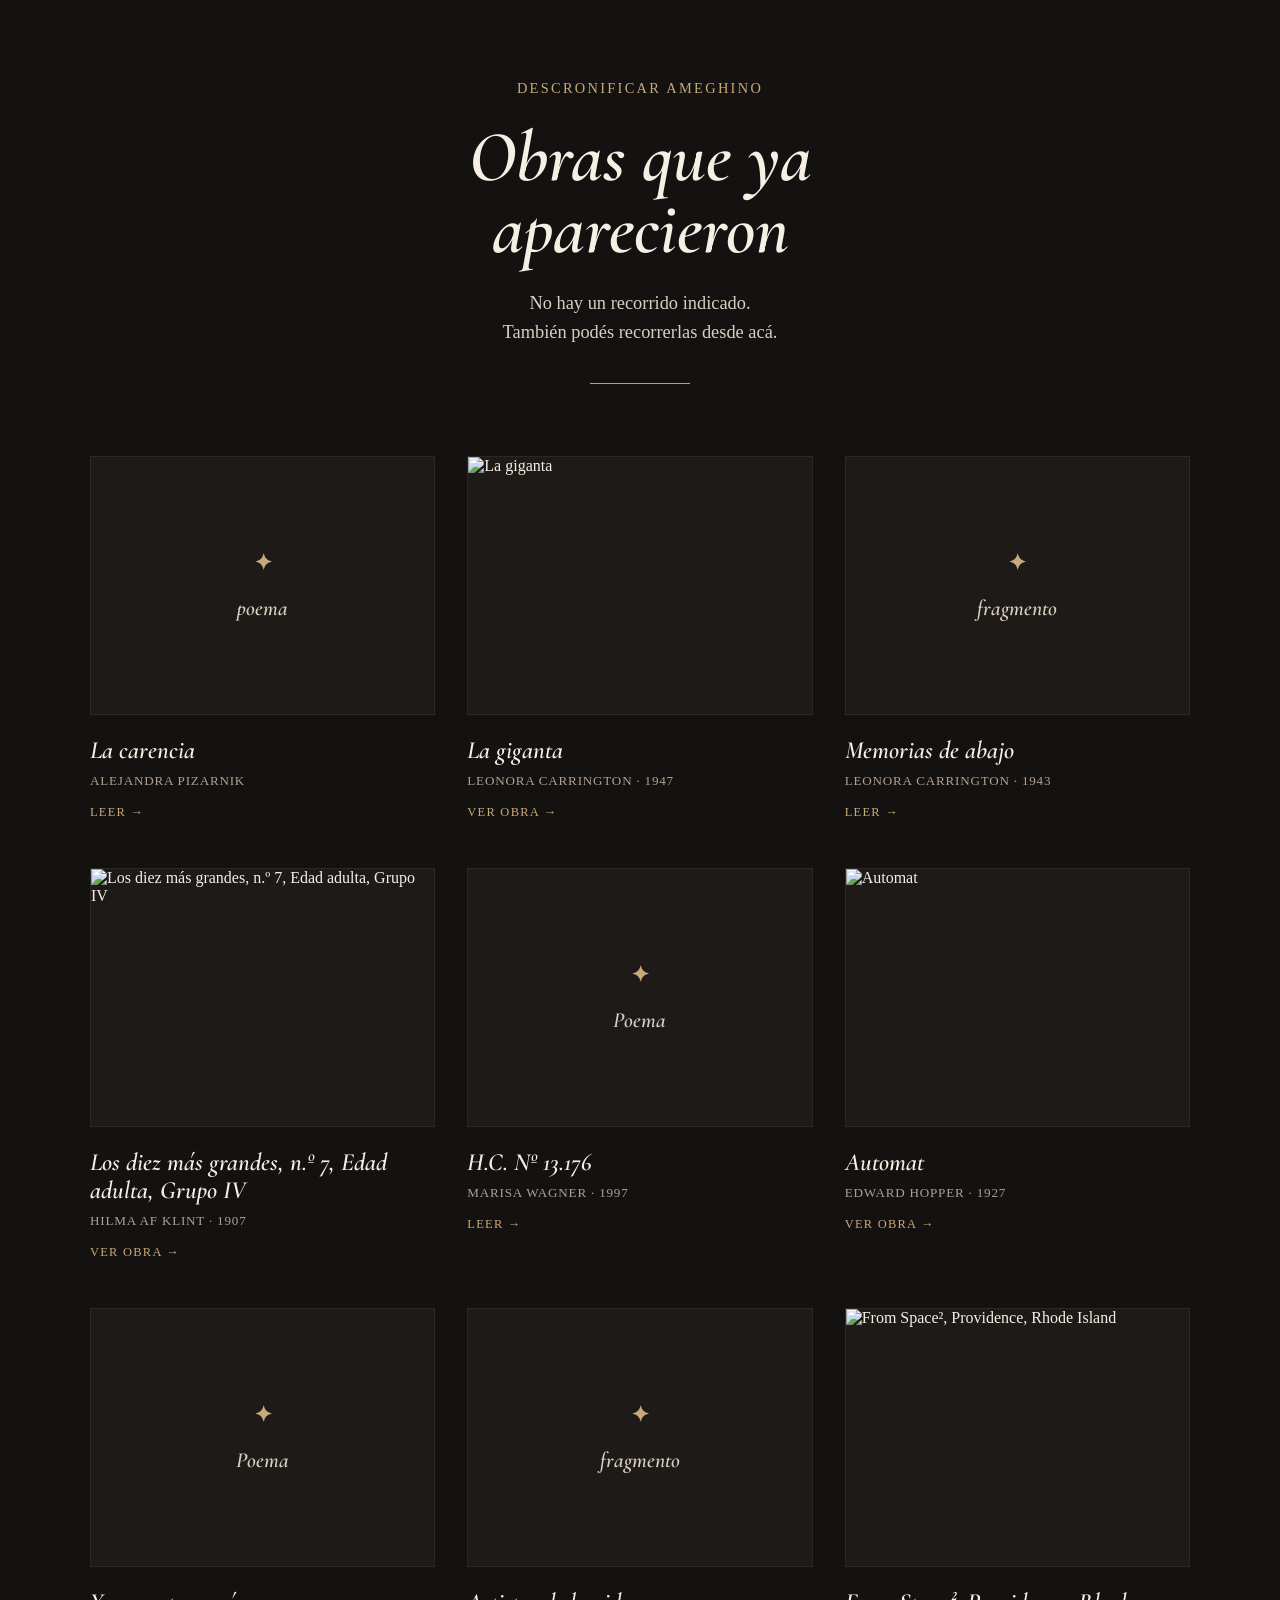
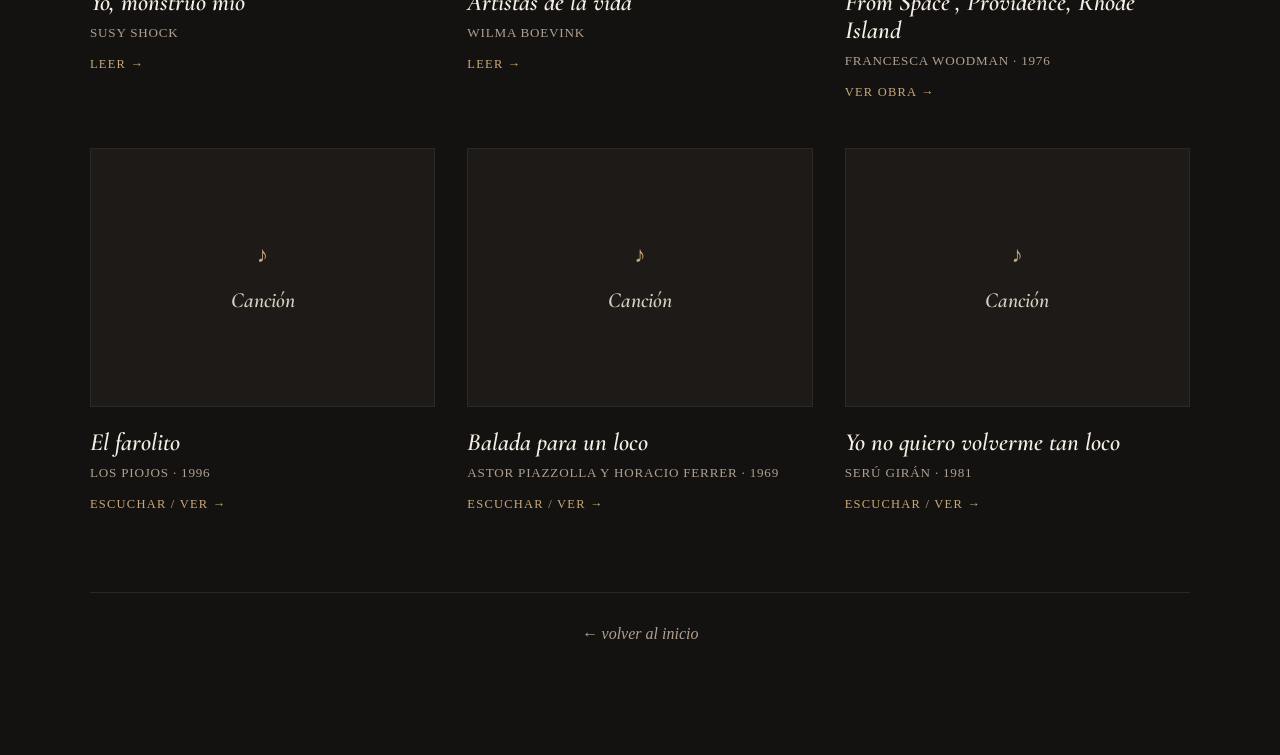
==== catalogo.html @ 5cf351de "Create catalogo.html" ====
<!DOCTYPE html>
<html lang="es">
<head>
  <meta charset="UTF-8">
  <meta name="viewport" content="width=device-width, initial-scale=1.0">

  <title>Obras | Descronificar Ameghino</title>

  <link rel="preconnect" href="https://fonts.googleapis.com">
  <link rel="preconnect" href="https://fonts.gstatic.com" crossorigin>
  <link href="https://fonts.googleapis.com/css2?family=Cormorant+Garamond:ital,wght@0,600;1,600&family=IM+Fell+English:ital@0;1&family=IM+Fell+English+SC&display=swap" rel="stylesheet">

  <style>
    * {
      margin: 0;
      padding: 0;
      box-sizing: border-box;
    }

    body {
      background: #141210;
      color: #f5efe4;
      font-family: 'IM Fell English', serif;
      min-height: 100vh;
    }

    .catalogo {
      width: min(1100px, calc(100% - 3rem));
      margin: 0 auto;
      padding: 5rem 0 7rem;
    }

    .encabezado {
      text-align: center;
      max-width: 650px;
      margin: 0 auto 4.5rem;
    }

    .marca {
      font-family: 'IM Fell English SC', serif;
      color: #c8a97a;
      font-size: 0.9rem;
      letter-spacing: 0.16em;
      margin-bottom: 1.5rem;
    }

    h1 {
      font-family: 'Cormorant Garamond', serif;
      font-style: italic;
      font-weight: 600;
      font-size: clamp(2.7rem, 7vw, 4.5rem);
      line-height: 1;
      margin-bottom: 1.5rem;
    }

    .introduccion {
      color: #d8cfc2;
      font-size: 1.15rem;
      line-height: 1.6;
      max-width: 520px;
      margin: auto;
    }

    .lineas {
      width: 100px;
      border: 0;
      border-top: 1px solid #b0a090;
      margin: 2.2rem auto 0;
    }

    .obras {
      display: grid;
      grid-template-columns: repeat(3, 1fr);
      gap: 3rem 2rem;
    }

    .obra {
      color: inherit;
      text-decoration: none;
      display: flex;
      flex-direction: column;
      min-width: 0;
    }

    .visual {
      aspect-ratio: 4 / 3;
      overflow: hidden;
      background: #1d1a17;
      border: 1px solid #2d2823;
      margin-bottom: 1.3rem;
      display: flex;
      align-items: center;
      justify-content: center;
    }

    .visual img {
      width: 100%;
      height: 100%;
      object-fit: cover;
      filter: saturate(.85);
      transition: transform .5s ease, opacity .5s ease;
    }

    .obra:hover .visual img {
      transform: scale(1.025);
      opacity: .88;
    }

    .visual-texto {
      padding: 2rem;
      text-align: center;
      font-family: 'Cormorant Garamond', serif;
      font-style: italic;
      font-weight: 600;
      font-size: 1.35rem;
      line-height: 1.35;
      color: #d8cfc2;
    }

    .simbolo {
      display: block;
      font-family: 'IM Fell English', serif;
      font-style: normal;
      color: #c8a97a;
      font-size: 1.4rem;
      margin-bottom: 1rem;
    }

    .titulo {
      font-family: 'Cormorant Garamond', serif;
      font-style: italic;
      font-weight: 600;
      font-size: 1.55rem;
      line-height: 1.15;
      margin-bottom: .4rem;
    }

    .datos {
      font-family: 'IM Fell English SC', serif;
      color: #b0a090;
      font-size: .82rem;
      line-height: 1.5;
      letter-spacing: .06em;
      text-transform: uppercase;
    }

    .ver {
      color: #c8a97a;
      font-family: 'IM Fell English SC', serif;
      font-size: .78rem;
      letter-spacing: .1em;
      margin-top: .9rem;
    }

    .volver {
      text-align: center;
      margin-top: 5rem;
      padding-top: 2rem;
      border-top: 1px solid #2a2622;
    }

    .volver a {
      color: #b0a090;
      font-style: italic;
      text-decoration: none;
    }

    .volver a:hover,
    .obra:hover .ver {
      color: #f5efe4;
    }

    .error {
      text-align: center;
      color: #b0a090;
      font-style: italic;
      grid-column: 1 / -1;
    }

    @media (max-width: 800px) {
      .obras {
        grid-template-columns: repeat(2, 1fr);
      }
    }

    @media (max-width: 520px) {
      .catalogo {
        width: calc(100% - 2.5rem);
        padding-top: 3.5rem;
      }

      .encabezado {
        margin-bottom: 3rem;
      }

      .obras {
        grid-template-columns: 1fr;
        gap: 3.2rem;
      }

      .visual {
        aspect-ratio: 4 / 3;
      }

      .titulo {
        font-size: 1.7rem;
      }
    }
  </style>
</head>

<body>

  <main class="catalogo">

    <header class="encabezado">
      <div class="marca">DESCRONIFICAR AMEGHINO</div>

      <h1>Obras que ya aparecieron</h1>

      <p class="introduccion">
        No hay un recorrido indicado.<br>
        También podés recorrerlas desde acá.
      </p>

      <hr class="lineas">
    </header>

    <section class="obras" id="obras">
      <p class="error">Cargando obras…</p>
    </section>

    <div class="volver">
      <a href="index.html">← volver al inicio</a>
    </div>

  </main>

  <script>
    fetch('obras.json')
      .then(respuesta => {
        if (!respuesta.ok) {
          throw new Error('No se pudo cargar obras.json');
        }
        return respuesta.json();
      })

      .then(obras => {
        const contenedor = document.getElementById('obras');
        contenedor.innerHTML = '';

        Object.entries(obras).forEach(([id, obra]) => {

          const enlace = document.createElement('a');
          enlace.className = 'obra';
          enlace.href = `obras/obra.html?a=${id}`;

          const visual = document.createElement('div');
          visual.className = 'visual';

          if (obra.imagenObra) {

            const imagen = document.createElement('img');
            imagen.src = `obras/${obra.imagenObra}`;
            imagen.alt = obra.titulo;
            imagen.loading = 'lazy';

            visual.appendChild(imagen);

          } else {

            const texto = document.createElement('div');
            texto.className = 'visual-texto';

            const simbolo = document.createElement('span');
            simbolo.className = 'simbolo';

            if (obra.audioLink) {
              simbolo.textContent = '♪';
            } else {
              simbolo.textContent = '✦';
            }

            texto.appendChild(simbolo);

            const tipo = document.createElement('span');

            if (obra.audioLink) {
              tipo.textContent = 'Canción';
            } else if (obra.tecnica) {
              tipo.textContent = obra.tecnica;
            } else {
              tipo.textContent = 'Obra';
            }

            texto.appendChild(tipo);
            visual.appendChild(texto);
          }

          const titulo = document.createElement('h2');
          titulo.className = 'titulo';
          titulo.textContent = obra.titulo;

          const datos = document.createElement('div');
          datos.className = 'datos';

          let info = obra.autor || '';

          if (obra.anio) {
            info += ` · ${obra.anio}`;
          }

          datos.textContent = info;

          const ver = document.createElement('div');
          ver.className = 'ver';

          if (obra.audioLink) {
            ver.textContent = 'ESCUCHAR / VER →';
          } else if (
            obra.tecnica &&
            (
              obra.tecnica.toLowerCase().includes('poema') ||
              obra.tecnica.toLowerCase().includes('fragmento')
            )
          ) {
            ver.textContent = 'LEER →';
          } else {
            ver.textContent = 'VER OBRA →';
          }

          enlace.appendChild(visual);
          enlace.appendChild(titulo);
          enlace.appendChild(datos);
          enlace.appendChild(ver);

          contenedor.appendChild(enlace);
        });
      })

      .catch(error => {
        document.getElementById('obras').innerHTML =
          '<p class="error">No pudimos cargar las obras.</p>';

        console.error(error);
      });
  </script>

</body>
</html>
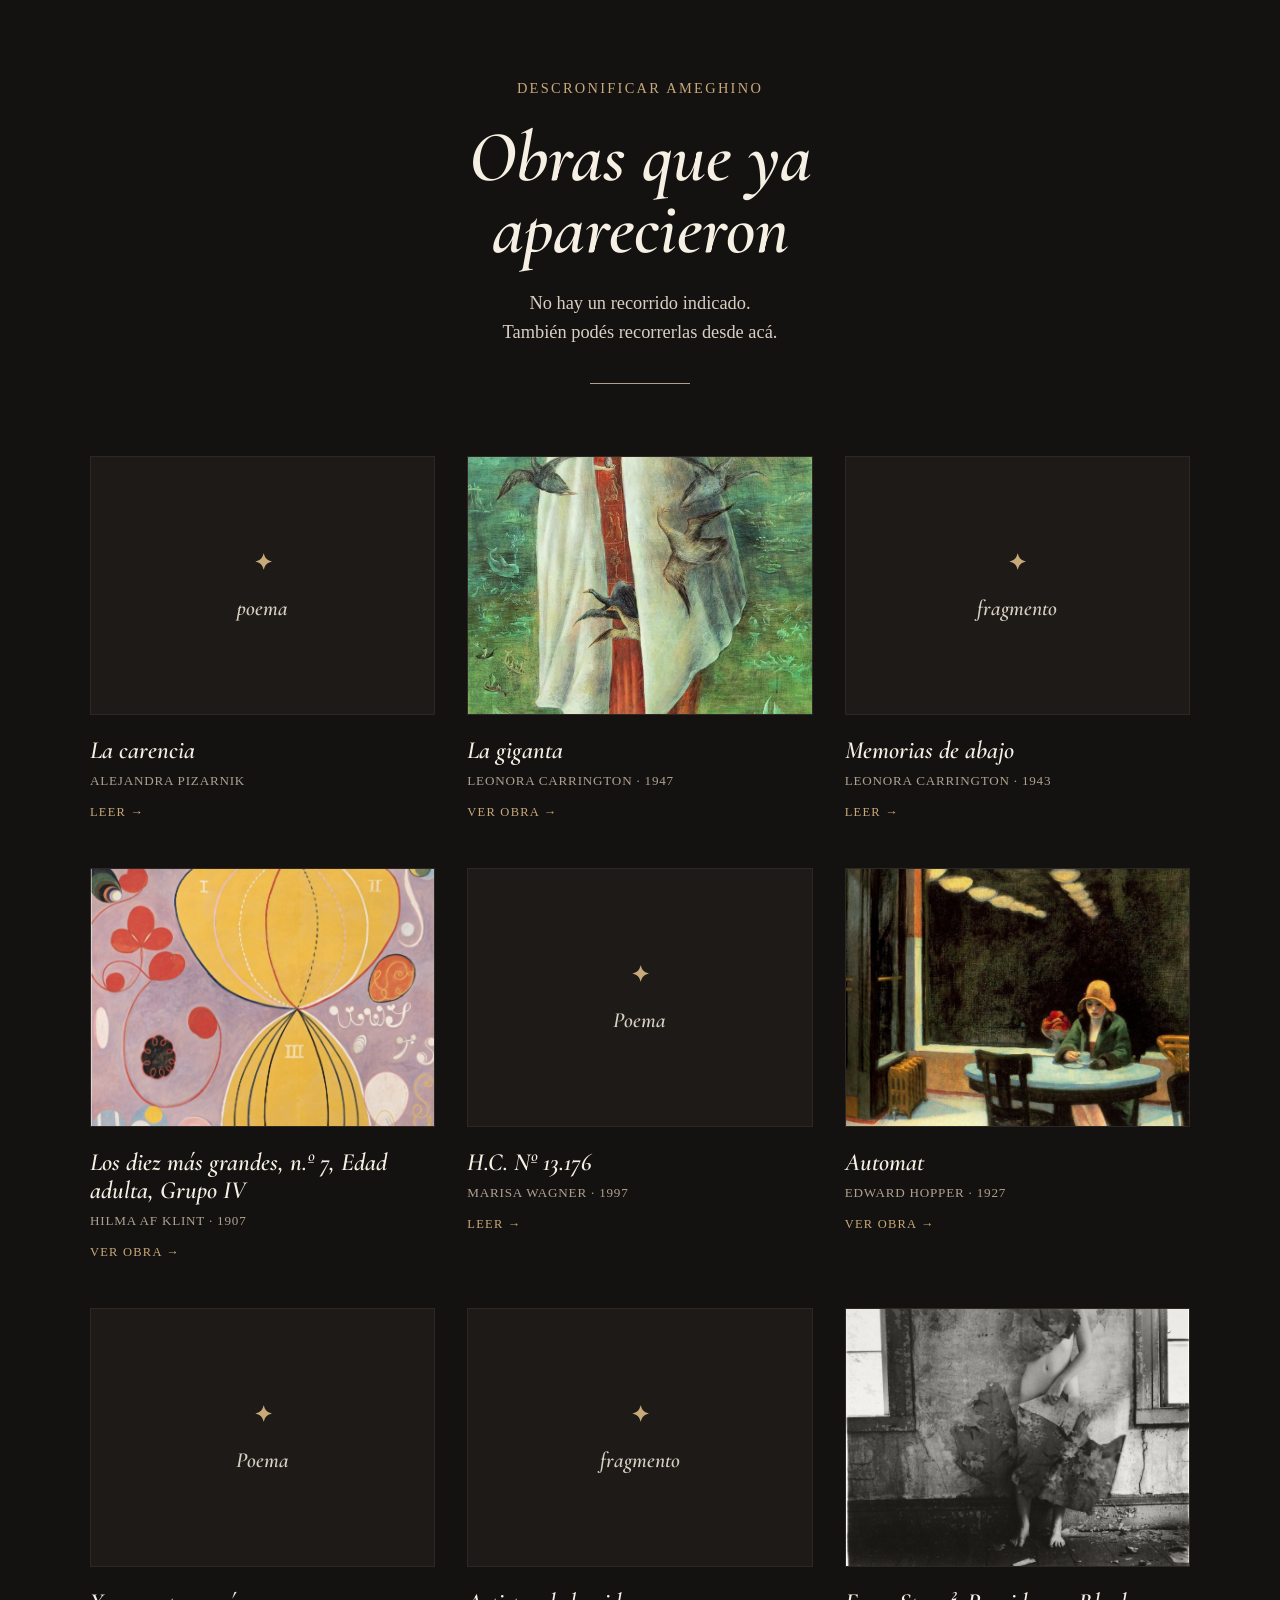
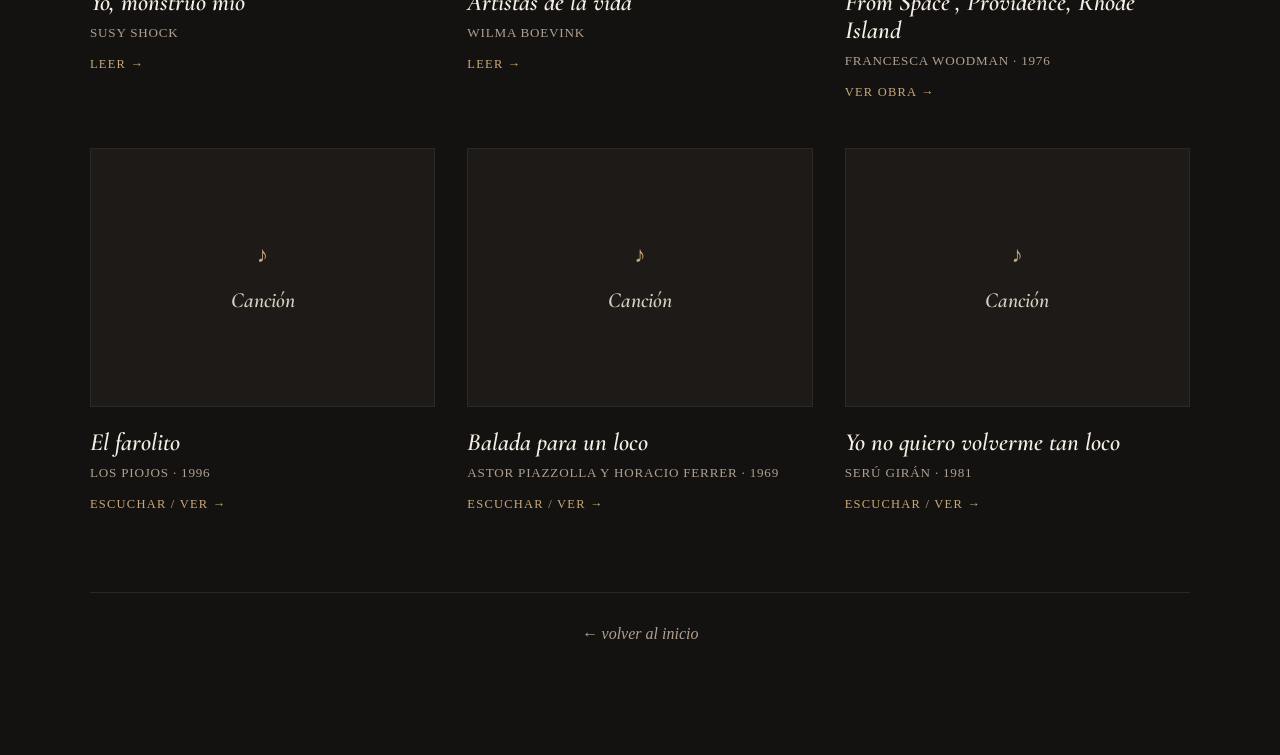
==== commit 3aa80cdd: "Update catalogo.html" ====
--- a/catalogo.html
+++ b/catalogo.html
@@ -261,7 +261,7 @@
           if (obra.imagenObra) {
 
             const imagen = document.createElement('img');
-            imagen.src = `obras/${obra.imagenObra}`;
+            imagen.src = `imagenes/${obra.imagenObra}`;
             imagen.alt = obra.titulo;
             imagen.loading = 'lazy';
 
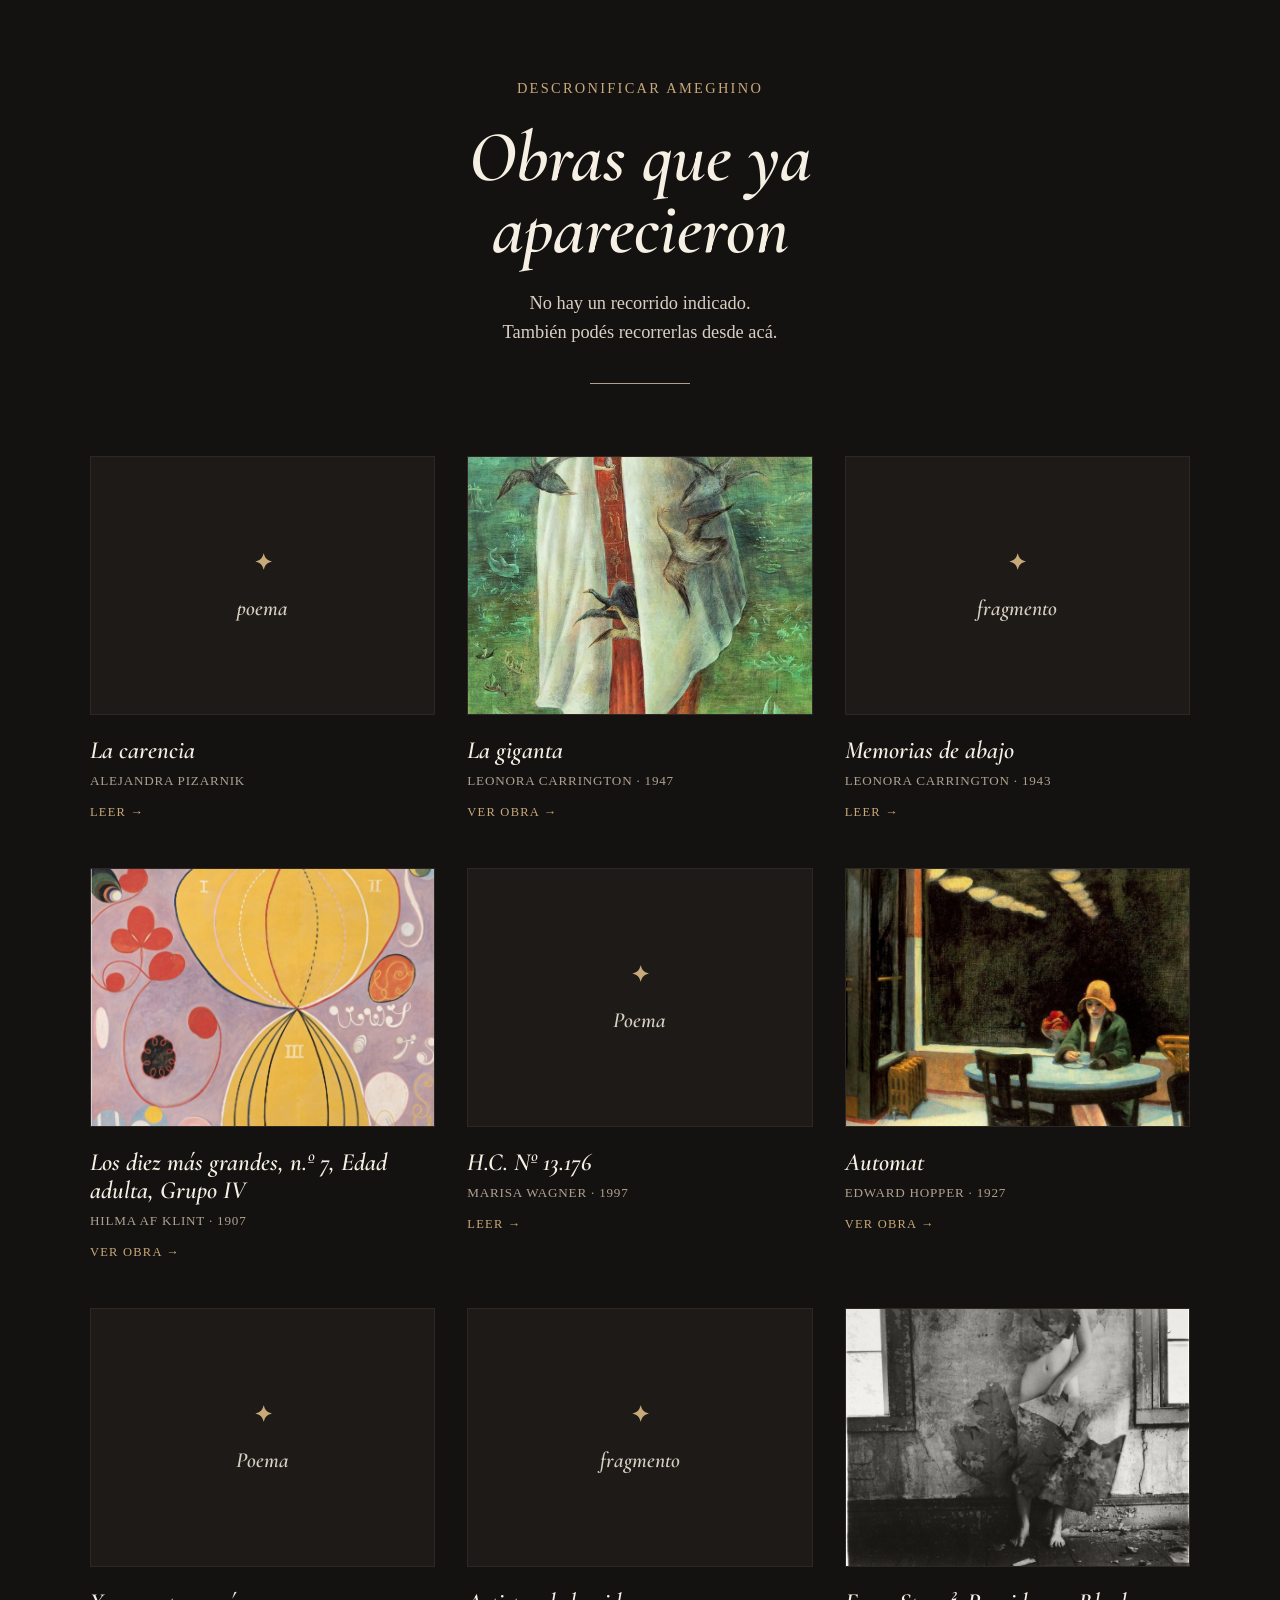
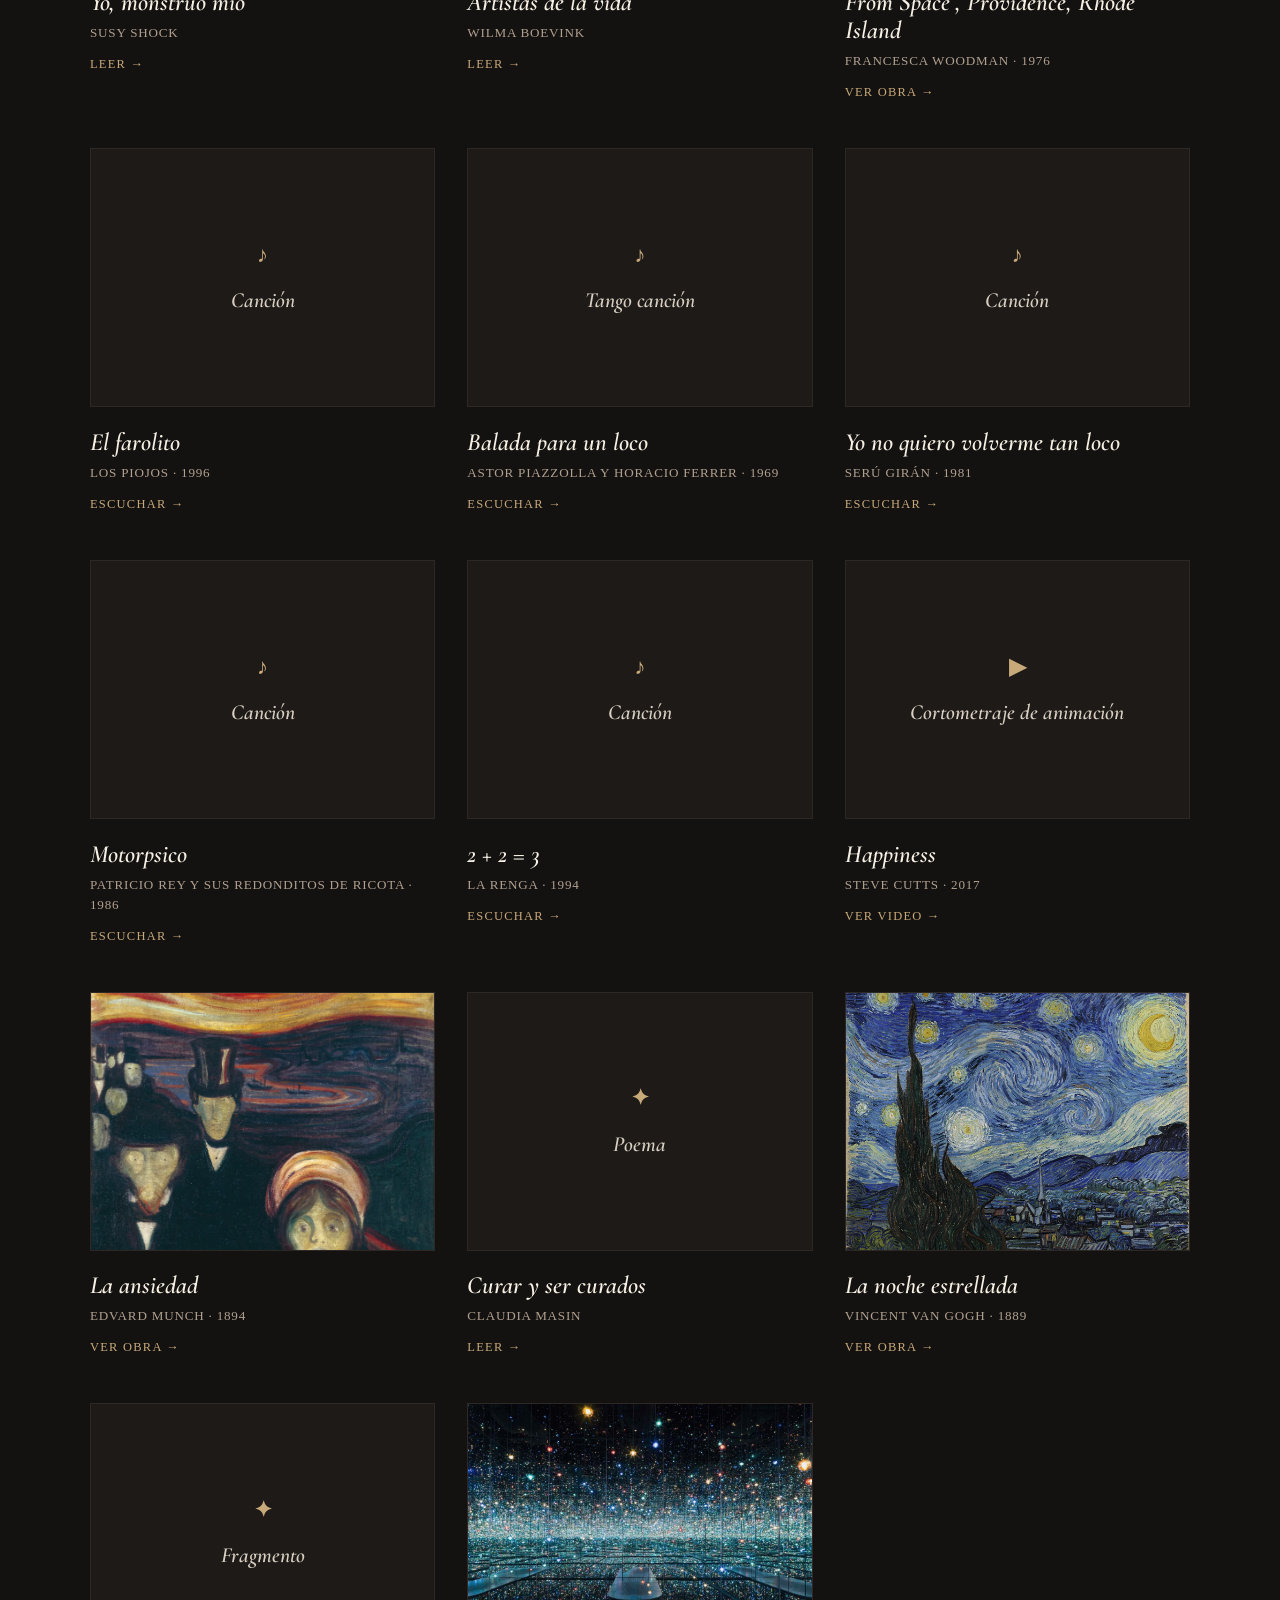
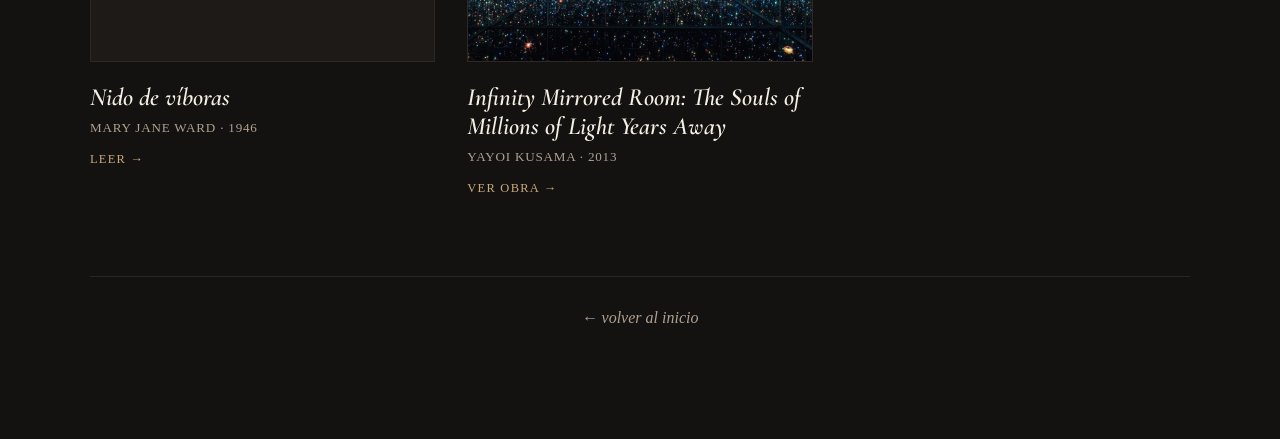
==== commit 5c564513: "Update catalogo.html" ====
--- a/catalogo.html
+++ b/catalogo.html
@@ -242,6 +242,7 @@
         if (!respuesta.ok) {
           throw new Error('No se pudo cargar obras.json');
         }
+
         return respuesta.json();
       })
 
@@ -275,7 +276,17 @@
             const simbolo = document.createElement('span');
             simbolo.className = 'simbolo';
 
-            if (obra.audioLink) {
+            const esVideo =
+              obra.tecnica &&
+              (
+                obra.tecnica.toLowerCase().includes('cortometraje') ||
+                obra.tecnica.toLowerCase().includes('video') ||
+                obra.tecnica.toLowerCase().includes('audiovisual')
+              );
+
+            if (esVideo) {
+              simbolo.textContent = '▶';
+            } else if (obra.audioLink) {
               simbolo.textContent = '♪';
             } else {
               simbolo.textContent = '✦';
@@ -285,10 +296,10 @@
 
             const tipo = document.createElement('span');
 
-            if (obra.audioLink) {
+            if (obra.tecnica) {
+              tipo.textContent = obra.tecnica;
+            } else if (obra.audioLink) {
               tipo.textContent = 'Canción';
-            } else if (obra.tecnica) {
-              tipo.textContent = obra.tecnica;
             } else {
               tipo.textContent = 'Obra';
             }
@@ -315,8 +326,18 @@
           const ver = document.createElement('div');
           ver.className = 'ver';
 
-          if (obra.audioLink) {
-            ver.textContent = 'ESCUCHAR / VER →';
+          const esVideo =
+            obra.tecnica &&
+            (
+              obra.tecnica.toLowerCase().includes('cortometraje') ||
+              obra.tecnica.toLowerCase().includes('video') ||
+              obra.tecnica.toLowerCase().includes('audiovisual')
+            );
+
+          if (esVideo && obra.audioLink) {
+            ver.textContent = 'VER VIDEO →';
+          } else if (obra.audioLink) {
+            ver.textContent = 'ESCUCHAR →';
           } else if (
             obra.tecnica &&
             (
